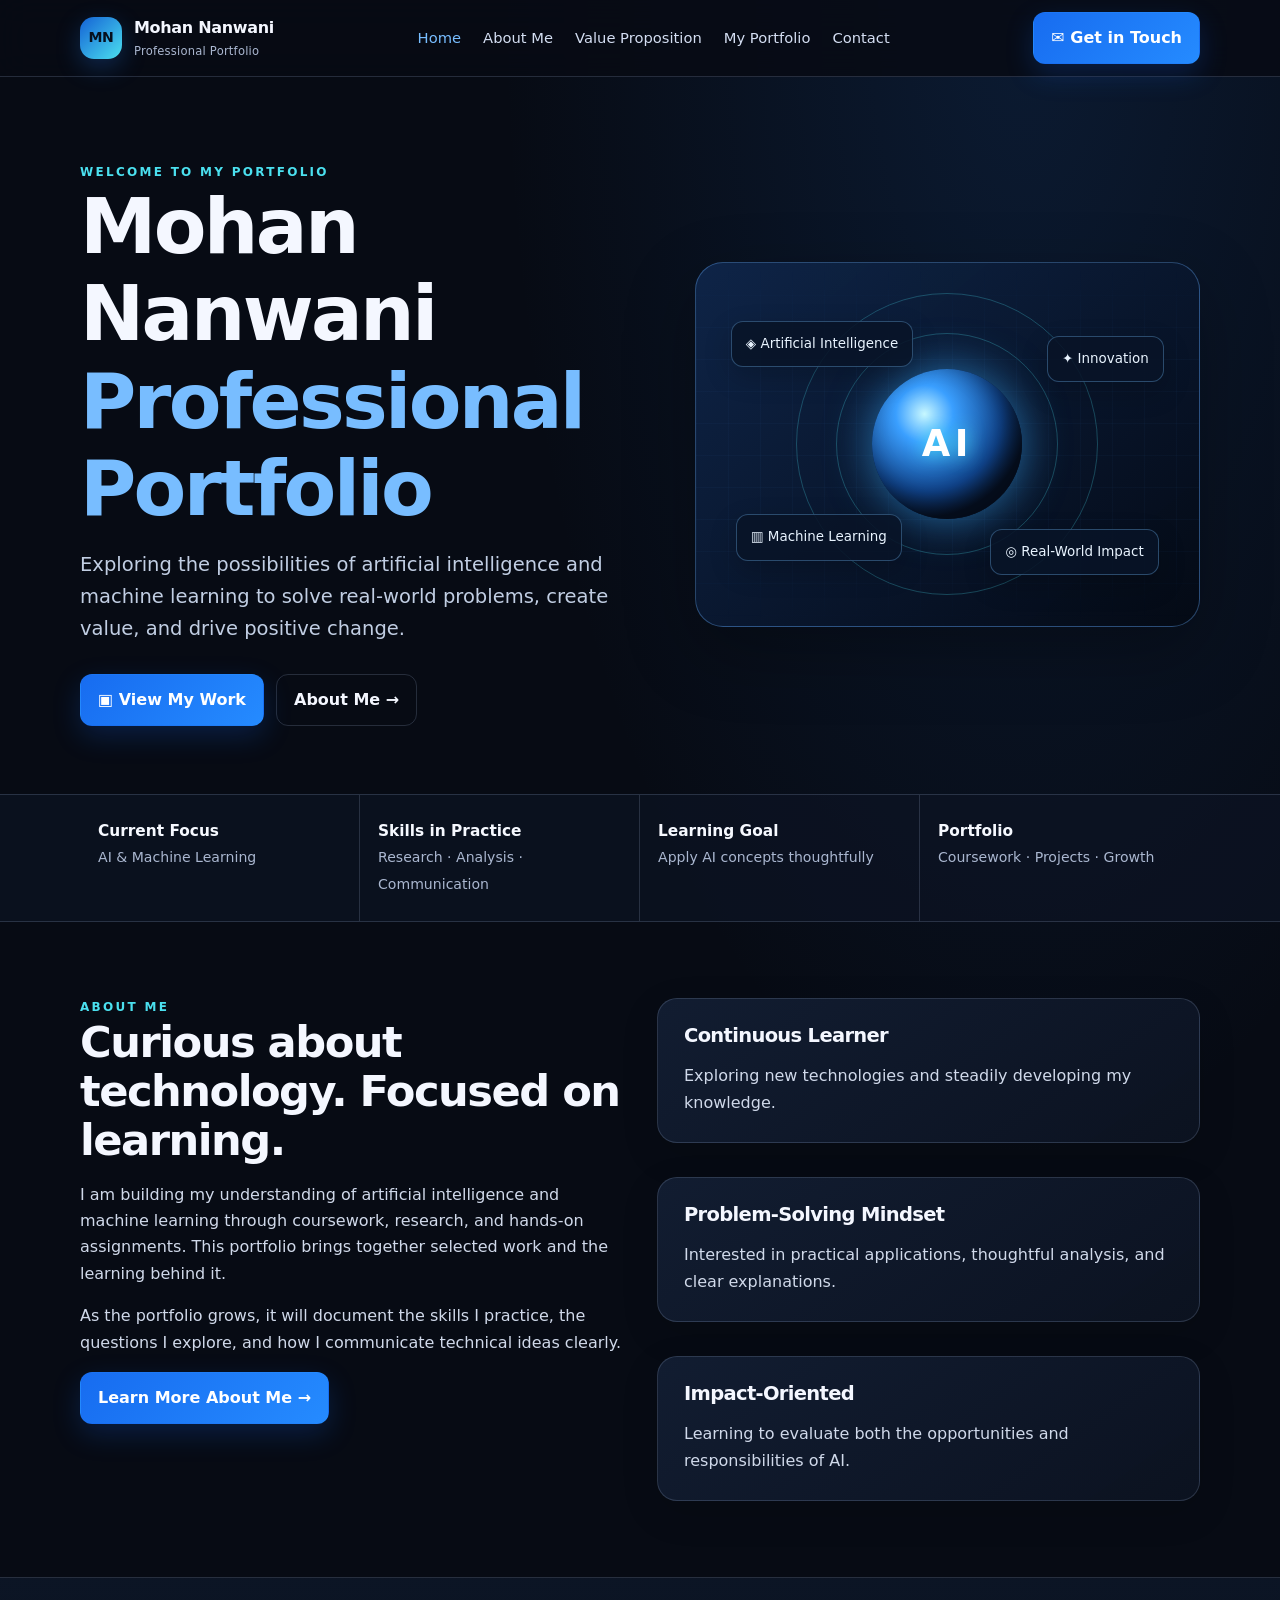
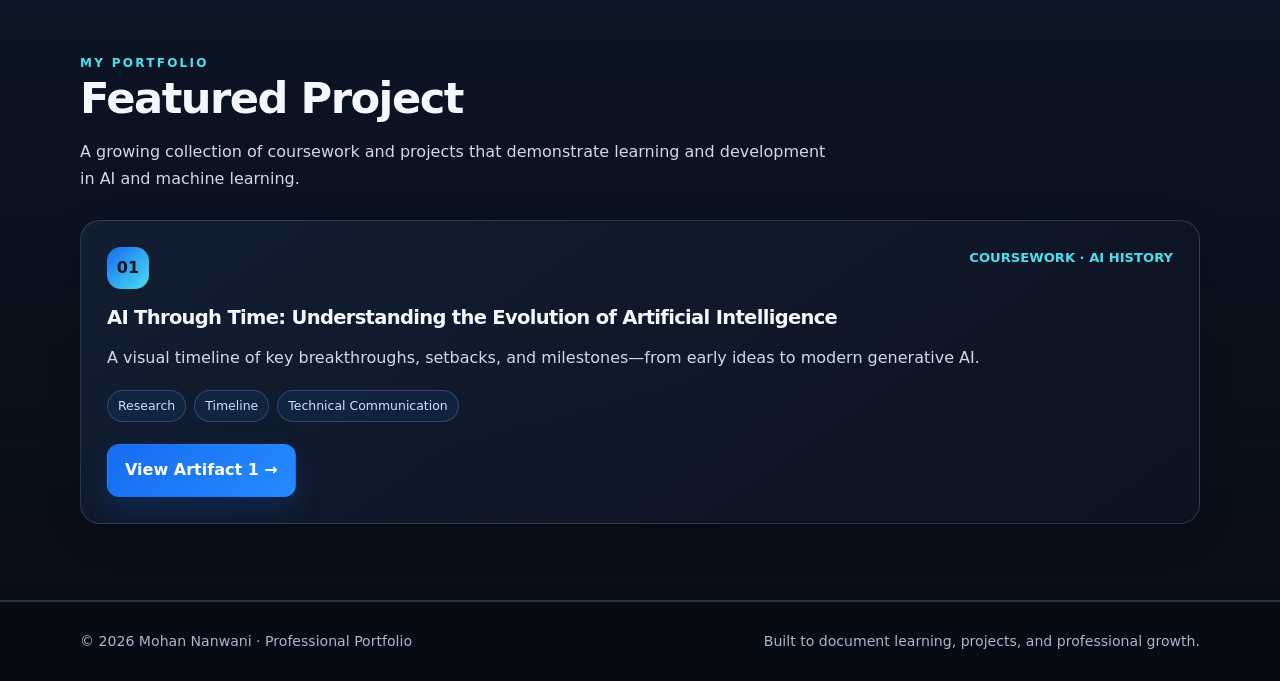
==== index.html @ 9d8758b0 "Create professional portfolio website" ====
<!doctype html>
<html lang="en">
<head>
<meta charset="utf-8"><meta name="viewport" content="width=device-width, initial-scale=1">
<meta name="description" content="Mohan Nanwani's professional portfolio showcasing AI and machine learning coursework, projects, and learning.">
<title>Home | Mohan Nanwani — Professional Portfolio</title>
<link rel="stylesheet" href="assets/css/style.css">
</head><body><a class="skip-link" href="#main">Skip to content</a>
<header class="site-header"><div class="container nav-wrap">
<a class="brand" href="index.html"><span class="brand-mark">MN</span><span>Mohan Nanwani<small>Professional Portfolio</small></span></a>
<button class="menu-toggle" aria-expanded="false" aria-controls="primary-nav">Menu</button>
<nav class="nav-links" id="primary-nav" aria-label="Main navigation"><a href="index.html" aria-current="page">Home</a>
<a href="about.html" >About Me</a>
<a href="value-proposition.html" >Value Proposition</a>
<a href="portfolio.html" >My Portfolio</a>
<a href="contact.html" >Contact</a></nav>
<a class="button" href="contact.html">✉ Get in Touch</a>
</div></header><main id="main">
<section class="hero"><div class="container hero-grid">
<div><div class="eyebrow">Welcome to my portfolio</div><h1>Mohan Nanwani<span>Professional Portfolio</span></h1>
<p class="lead">Exploring the possibilities of artificial intelligence and machine learning to solve real-world problems, create value, and drive positive change.</p>
<div class="hero-actions"><a class="button" href="portfolio.html">▣ View My Work</a><a class="button secondary" href="about.html">About Me →</a></div></div>
<div class="hero-art" aria-label="Abstract AI-inspired graphic"><div class="grid-glow"></div><div class="orb"></div><div class="floating-label label-one">◈ Artificial Intelligence</div><div class="floating-label label-two">✦ Innovation</div><div class="floating-label label-three">▥ Machine Learning</div><div class="floating-label label-four">◎ Real-World Impact</div></div>
</div></section>
<section class="stats"><div class="container stats-grid">
<div class="stat"><strong>Current Focus</strong><span>AI &amp; Machine Learning</span></div><div class="stat"><strong>Skills in Practice</strong><span>Research · Analysis · Communication</span></div><div class="stat"><strong>Learning Goal</strong><span>Apply AI concepts thoughtfully</span></div><div class="stat"><strong>Portfolio</strong><span>Coursework · Projects · Growth</span></div>
</div></section>
<section class="section"><div class="container two-col">
<div><div class="eyebrow">About me</div><h2>Curious about technology. Focused on learning.</h2><p>I am building my understanding of artificial intelligence and machine learning through coursework, research, and hands-on assignments. This portfolio brings together selected work and the learning behind it.</p><p>As the portfolio grows, it will document the skills I practice, the questions I explore, and how I communicate technical ideas clearly.</p><a class="button" href="about.html">Learn More About Me →</a></div>
<div class="content-stack"><div class="card"><h3>Continuous Learner</h3><p>Exploring new technologies and steadily developing my knowledge.</p></div><div class="card"><h3>Problem-Solving Mindset</h3><p>Interested in practical applications, thoughtful analysis, and clear explanations.</p></div><div class="card"><h3>Impact-Oriented</h3><p>Learning to evaluate both the opportunities and responsibilities of AI.</p></div></div>
</div></section>
<section class="section alt"><div class="container"><div class="section-head"><div class="eyebrow">My portfolio</div><h2>Featured Project</h2><p>A growing collection of coursework and projects that demonstrate learning and development in AI and machine learning.</p></div>
<div class="card project-card"><div class="project-top"><span class="project-number">01</span><span class="project-meta">COURSEWORK · AI HISTORY</span></div><div class="project-body"><h3>AI Through Time: Understanding the Evolution of Artificial Intelligence</h3><p>A visual timeline of key breakthroughs, setbacks, and milestones—from early ideas to modern generative AI.</p><div class="tag-row"><span class="tag">Research</span><span class="tag">Timeline</span><span class="tag">Technical Communication</span></div><p style="margin-top:22px"><a class="button" href="artifact-1.html">View Artifact 1 →</a></p></div></div>
</div></section>
</main><footer class="footer"><div class="container footer-inner"><span>© <span data-year></span> Mohan Nanwani · Professional Portfolio</span><span>Built to document learning, projects, and professional growth.</span></div></footer><script src="assets/js/script.js"></script></body></html>
---- assets/css/style.css ----
:root {
  --bg: #070b14;
  --bg-soft: #0d1424;
  --panel: #111b2e;
  --panel-2: #15223a;
  --text: #f4f7ff;
  --muted: #aab7d0;
  --line: rgba(178, 199, 235, .18);
  --blue: #4c9dff;
  --blue-bright: #78bdff;
  --cyan: #4be0ef;
  --max: 1120px;
  --radius: 20px;
  --shadow: 0 24px 70px rgba(0,0,0,.28);
}
* { box-sizing: border-box; }
html { scroll-behavior: smooth; }
body {
  margin: 0; background: radial-gradient(ellipse at 80% 0%, rgba(26,82,156,.22), transparent 36%), var(--bg);
  color: var(--text); font: 16px/1.65 Inter, ui-sans-serif, system-ui, -apple-system, BlinkMacSystemFont, "Segoe UI", sans-serif;
}
a { color: var(--blue-bright); text-decoration: none; }
a:hover { color: white; }
img { max-width: 100%; display: block; }
.container { width: min(var(--max), calc(100% - 40px)); margin: 0 auto; }
.skip-link { position:absolute; left:-9999px; top:auto; }
.skip-link:focus { left:1rem; top:1rem; z-index:99; padding:.7rem; background:#fff; color:#000; }
.site-header { position:sticky; top:0; z-index:20; backdrop-filter: blur(16px); background:rgba(7,11,20,.86); border-bottom:1px solid var(--line); }
.nav-wrap { min-height:76px; display:flex; align-items:center; justify-content:space-between; gap:24px; }
.brand { display:flex; align-items:center; gap:12px; color:var(--text); font-weight:750; letter-spacing:-.02em; }
.brand-mark { display:grid; place-items:center; width:42px; height:42px; border-radius:14px; background:linear-gradient(135deg,#1462d5,#4be0ef); color:#06101e; font-size:.88rem; font-weight:900; box-shadow:0 8px 24px rgba(41,133,255,.25); }
.brand small { display:block; color:var(--muted); font-size:.72rem; font-weight:500; letter-spacing:.02em; }
.nav-links { display:flex; align-items:center; gap:22px; }
.nav-links a { color:#d4def2; font-size:.92rem; }
.nav-links a:hover, .nav-links a[aria-current="page"] { color:var(--blue-bright); }
.menu-toggle { display:none; background:transparent; color:var(--text); border:1px solid var(--line); border-radius:10px; padding:8px 12px; font:inherit; }
.button { display:inline-flex; align-items:center; justify-content:center; gap:9px; padding:12px 17px; border-radius:12px; background:linear-gradient(135deg,#176cf0,#258bff); color:white; font-weight:750; border:1px solid transparent; box-shadow:0 10px 28px rgba(16,101,236,.22); }
.button:hover { color:white; transform:translateY(-1px); }
.button.secondary { background:transparent; border-color:var(--line); box-shadow:none; color:var(--text); }
.eyebrow { color:var(--cyan); text-transform:uppercase; letter-spacing:.19em; font-size:.75rem; font-weight:850; }
h1,h2,h3 { line-height:1.14; letter-spacing:-.035em; margin:0 0 16px; }
h1 { font-size:clamp(2.6rem,6vw,4.8rem); }
h2 { font-size:clamp(1.8rem,3.4vw,2.7rem); }
h3 { font-size:1.22rem; }
p { margin:0 0 16px; color:#d0d9ea; }
.lead { font-size:clamp(1.05rem,2vw,1.22rem); color:#c1cee3; max-width:660px; }
.hero { padding:86px 0 68px; overflow:hidden; }
.hero-grid { display:grid; grid-template-columns:1.05fr .95fr; align-items:center; gap:56px; }
.hero h1 span { display:block; color:var(--blue-bright); }
.hero-actions { display:flex; flex-wrap:wrap; gap:12px; margin-top:28px; }
.hero-art { min-height:365px; position:relative; border:1px solid rgba(104,174,255,.35); border-radius:28px; overflow:hidden; background:linear-gradient(140deg,rgba(15,38,74,.95),rgba(4,10,21,.98)); box-shadow:var(--shadow); display:grid; place-items:center; }
.hero-art:before,.hero-art:after { content:""; position:absolute; border:1px solid rgba(75,224,239,.26); border-radius:50%; width:300px; height:300px; }
.hero-art:after { width:220px; height:220px; }
.orb { width:150px; height:150px; border-radius:50%; z-index:1; background:radial-gradient(circle at 35% 30%,#c9f8ff,#3a9fff 20%,#10438a 54%,#07142b 72%); box-shadow:0 0 45px rgba(57,171,255,.6), inset -12px -14px 24px rgba(0,0,0,.45); }
.orb:after { content:"AI"; display:grid; place-items:center; height:100%; font-size:2.3rem; font-weight:900; letter-spacing:.12em; color:white; text-shadow:0 0 18px #4be0ef; }
.floating-label { position:absolute; z-index:2; padding:11px 14px; border:1px solid rgba(115,189,255,.32); border-radius:12px; background:rgba(8,20,39,.88); color:#e9f4ff; font-size:.84rem; box-shadow:0 10px 28px rgba(0,0,0,.2); }
.label-one { top:16%; left:7%; } .label-two { top:20%; right:7%; } .label-three { bottom:18%; left:8%; } .label-four { bottom:14%; right:8%; }
.hero-art .grid-glow { position:absolute; inset:0; opacity:.3; background-image:linear-gradient(rgba(86,162,255,.12) 1px,transparent 1px),linear-gradient(90deg,rgba(86,162,255,.12) 1px,transparent 1px); background-size:32px 32px; mask-image:linear-gradient(transparent,#000 22%,#000 78%,transparent); }
.stats { border-block:1px solid var(--line); background:rgba(12,20,36,.68); }
.stats-grid { display:grid; grid-template-columns:repeat(4,1fr); }
.stat { padding:24px 18px; border-right:1px solid var(--line); }
.stat:last-child { border-right:0; }
.stat strong { display:block; font-size:.96rem; color:#f6f9ff; }
.stat span { color:var(--muted); font-size:.88rem; }
.section { padding:76px 0; }
.section.alt { background:linear-gradient(180deg,rgba(16,29,51,.55),rgba(9,15,27,.45)); border-block:1px solid var(--line); }
.section-head { margin-bottom:28px; max-width:760px; }
.section-head p { margin-bottom:0; }
.two-col { display:grid; grid-template-columns:1fr 1fr; gap:34px; align-items:start; }
.card { border:1px solid var(--line); background:linear-gradient(145deg,rgba(19,31,52,.92),rgba(12,19,33,.96)); border-radius:var(--radius); padding:26px; box-shadow:0 12px 38px rgba(0,0,0,.12); }
.card + .card { margin-top:16px; }
.card p:last-child { margin-bottom:0; }
.tag-row { display:flex; flex-wrap:wrap; gap:8px; margin-top:18px; }
.tag { border:1px solid rgba(95,172,255,.28); background:rgba(48,123,220,.1); color:#c7e4ff; padding:5px 10px; border-radius:999px; font-size:.78rem; }
.project-grid { display:grid; grid-template-columns:repeat(2,1fr); gap:20px; }
.project-card { padding:0; overflow:hidden; }
.project-top { padding:26px 26px 0; display:flex; justify-content:space-between; gap:15px; }
.project-number { display:grid; place-items:center; width:42px; height:42px; flex:0 0 auto; border-radius:14px; background:linear-gradient(135deg,#156bf2,#4be0ef); color:#06111e; font-weight:900; }
.project-body { padding:18px 26px 26px; }
.project-meta { font-size:.82rem; color:var(--cyan); font-weight:750; }
.callout { border-left:3px solid var(--cyan); padding:14px 18px; background:rgba(63,176,231,.08); border-radius:0 12px 12px 0; color:#dce9fb; }
.page-hero { padding:64px 0 42px; border-bottom:1px solid var(--line); background:linear-gradient(135deg,rgba(19,52,95,.45),transparent 70%); }
.page-hero h1 { font-size:clamp(2.4rem,5vw,3.8rem); }
.breadcrumb { color:var(--muted); font-size:.86rem; margin-bottom:16px; }
.content-stack { display:grid; gap:18px; }
.detail-list { margin:0; padding-left:20px; color:#d0d9ea; }
.detail-list li { margin:.5rem 0; }
.timeline { display:grid; grid-template-columns:repeat(4,1fr); gap:12px; margin-top:22px; }
.timeline-item { border-top:2px solid var(--blue); padding:15px 12px; background:rgba(36,92,160,.1); border-radius:0 0 12px 12px; }
.timeline-item strong { display:block; color:var(--cyan); margin-bottom:5px; }
.file-panel { display:flex; align-items:center; justify-content:space-between; gap:18px; padding:20px; border:1px solid var(--line); background:rgba(7,14,25,.55); border-radius:16px; }
.file-panel p { margin:4px 0 0; font-size:.9rem; }
.footer { border-top:1px solid var(--line); padding:28px 0; color:var(--muted); font-size:.88rem; }
.footer-inner { display:flex; justify-content:space-between; gap:20px; flex-wrap:wrap; }
.small-note { color:var(--muted); font-size:.88rem; }
.form-note { font-size:.88rem; color:var(--muted); }
@media (max-width: 860px) {
  .hero-grid,.two-col { grid-template-columns:1fr; gap:28px; }
  .hero { padding-top:56px; }
  .hero-art { min-height:300px; }
  .stats-grid { grid-template-columns:repeat(2,1fr); }
  .stat:nth-child(2) { border-right:0; }
  .stat:nth-child(-n+2) { border-bottom:1px solid var(--line); }
  .project-grid { grid-template-columns:1fr; }
}
@media (max-width: 650px) {
  .container { width:min(var(--max),calc(100% - 28px)); }
  .nav-wrap { min-height:68px; flex-wrap:wrap; padding:10px 0; }
  .menu-toggle { display:block; }
  .nav-links { display:none; flex-basis:100%; align-items:flex-start; flex-direction:column; gap:12px; padding:8px 0 14px; }
  .nav-links.open { display:flex; }
  .nav-wrap .button { display:none; }
  .hero-art { min-height:270px; }
  .floating-label { font-size:.72rem; padding:8px 10px; }
  .label-one { top:10%; left:4%; } .label-two { top:12%; right:4%; } .label-three { bottom:10%; left:4%; } .label-four { bottom:8%; right:4%; }
  .stats-grid { grid-template-columns:1fr; }
  .stat,.stat:nth-child(2) { border-right:0; border-bottom:1px solid var(--line); }
  .stat:last-child { border-bottom:0; }
  .section { padding:54px 0; }
  .timeline { grid-template-columns:repeat(2,1fr); }
  .file-panel { align-items:flex-start; flex-direction:column; }
}
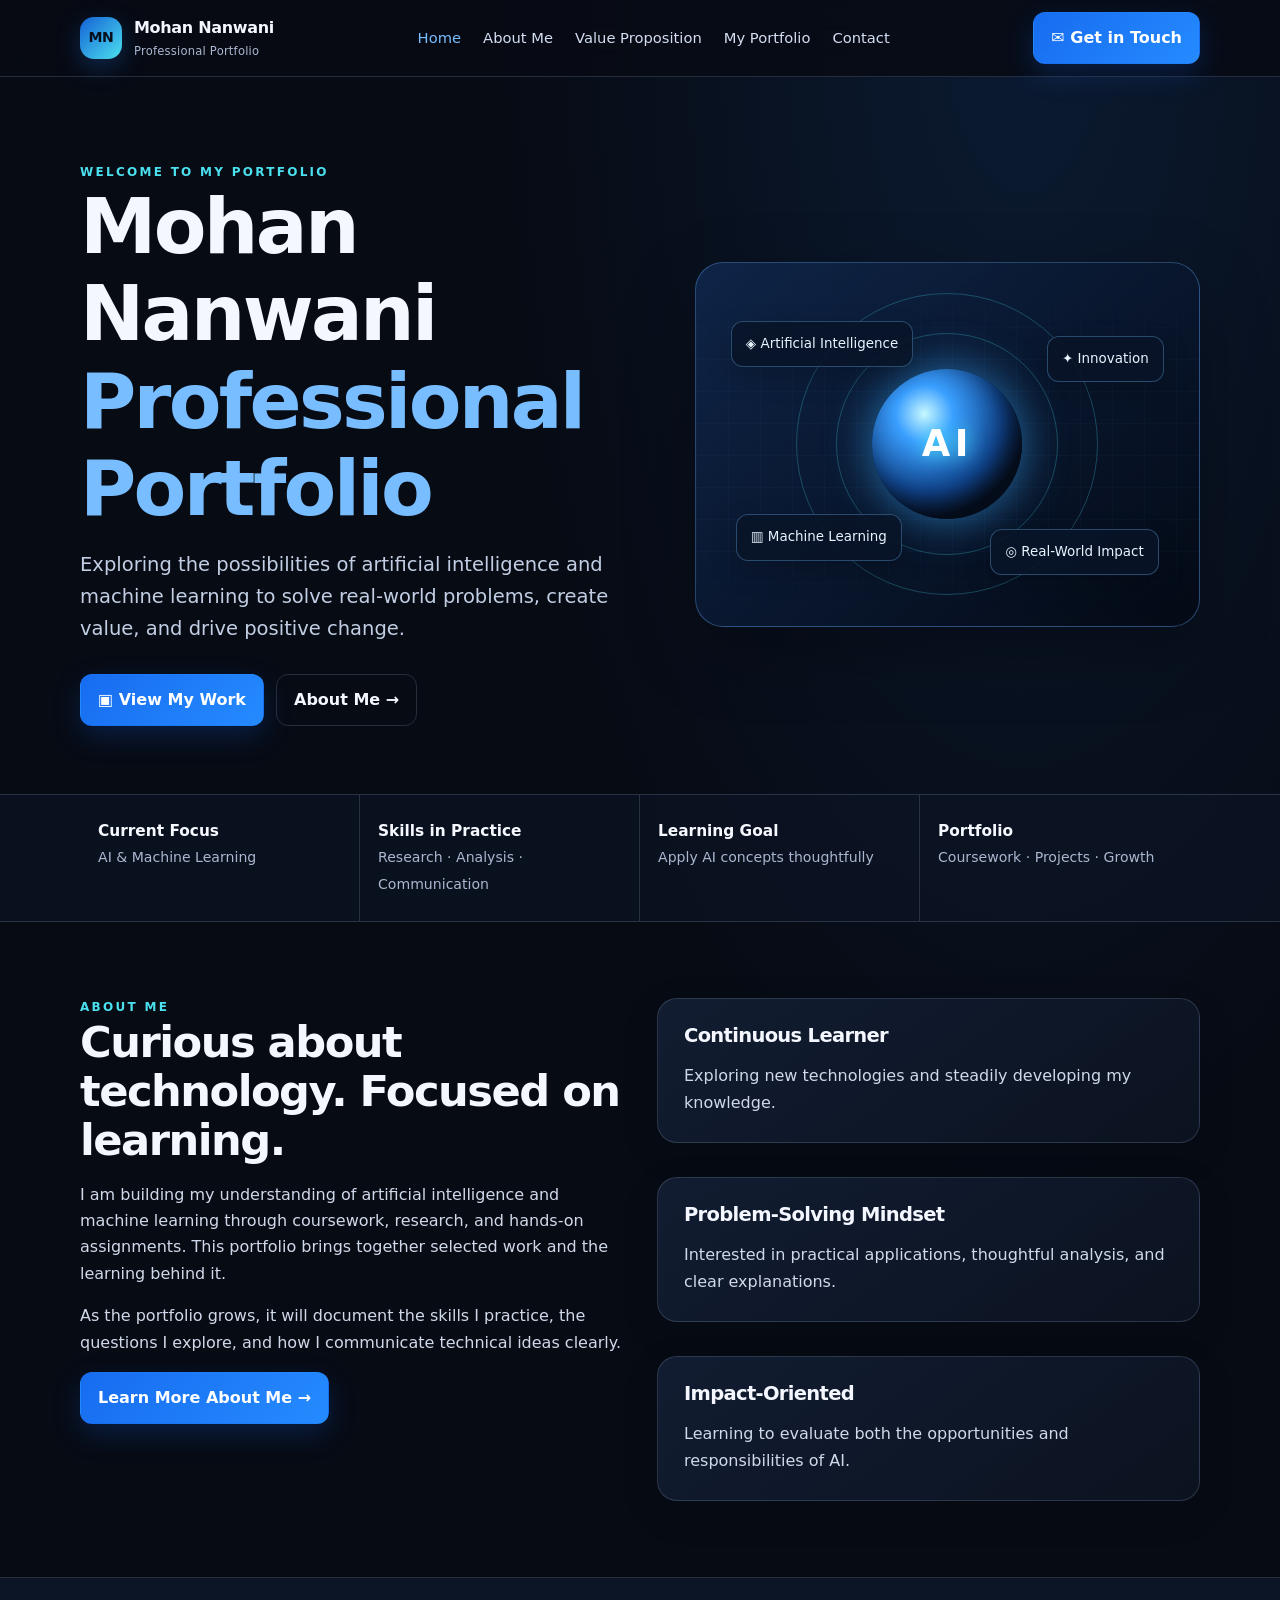
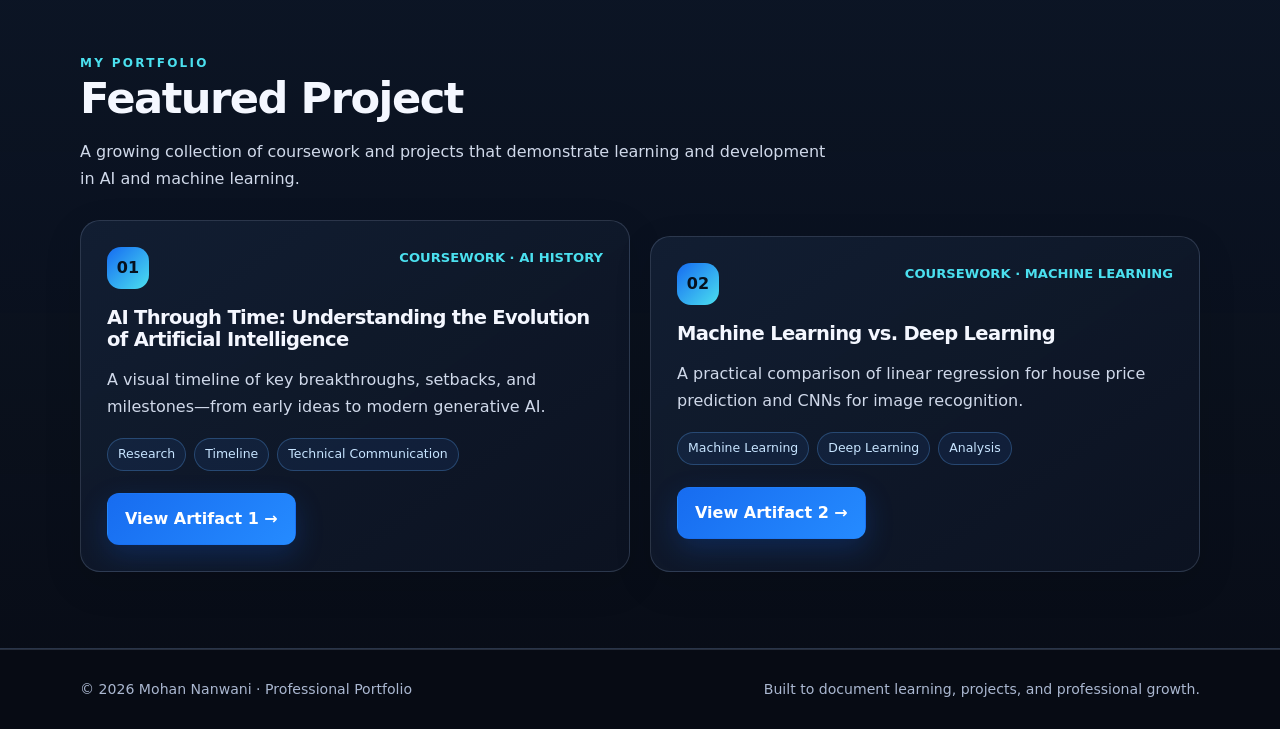
==== commit 7cfdb1b9: "second artifact" ====
--- a/index.html
+++ b/index.html
@@ -30,6 +30,9 @@
 <div class="content-stack"><div class="card"><h3>Continuous Learner</h3><p>Exploring new technologies and steadily developing my knowledge.</p></div><div class="card"><h3>Problem-Solving Mindset</h3><p>Interested in practical applications, thoughtful analysis, and clear explanations.</p></div><div class="card"><h3>Impact-Oriented</h3><p>Learning to evaluate both the opportunities and responsibilities of AI.</p></div></div>
 </div></section>
 <section class="section alt"><div class="container"><div class="section-head"><div class="eyebrow">My portfolio</div><h2>Featured Project</h2><p>A growing collection of coursework and projects that demonstrate learning and development in AI and machine learning.</p></div>
+<div class="project-grid">
 <div class="card project-card"><div class="project-top"><span class="project-number">01</span><span class="project-meta">COURSEWORK · AI HISTORY</span></div><div class="project-body"><h3>AI Through Time: Understanding the Evolution of Artificial Intelligence</h3><p>A visual timeline of key breakthroughs, setbacks, and milestones—from early ideas to modern generative AI.</p><div class="tag-row"><span class="tag">Research</span><span class="tag">Timeline</span><span class="tag">Technical Communication</span></div><p style="margin-top:22px"><a class="button" href="artifact-1.html">View Artifact 1 →</a></p></div></div>
+<div class="card project-card"><div class="project-top"><span class="project-number">02</span><span class="project-meta">COURSEWORK · MACHINE LEARNING</span></div><div class="project-body"><h3>Machine Learning vs. Deep Learning</h3><p>A practical comparison of linear regression for house price prediction and CNNs for image recognition.</p><div class="tag-row"><span class="tag">Machine Learning</span><span class="tag">Deep Learning</span><span class="tag">Analysis</span></div><p style="margin-top:22px"><a class="button" href="artifact-2.html">View Artifact 2 →</a></p></div></div>
+</div>
 </div></section>
 </main><footer class="footer"><div class="container footer-inner"><span>© <span data-year></span> Mohan Nanwani · Professional Portfolio</span><span>Built to document learning, projects, and professional growth.</span></div></footer><script src="assets/js/script.js"></script></body></html>
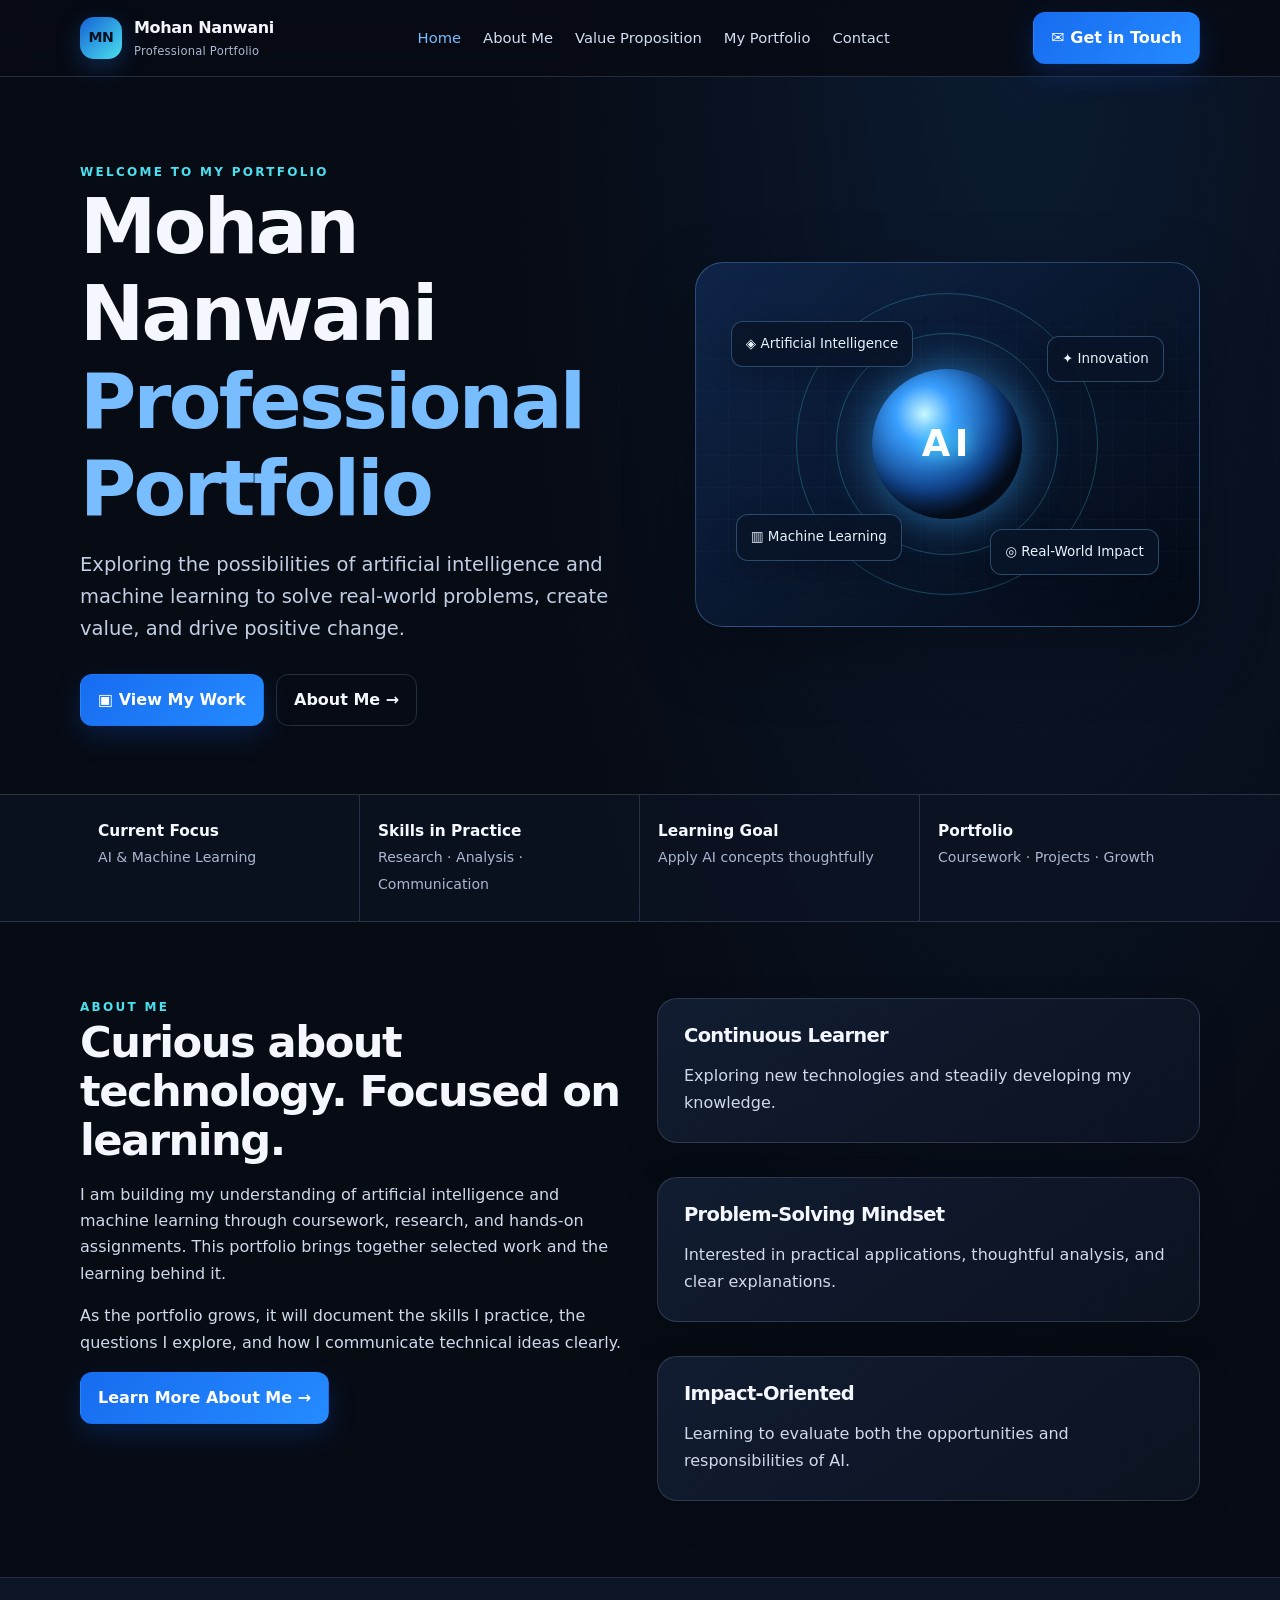
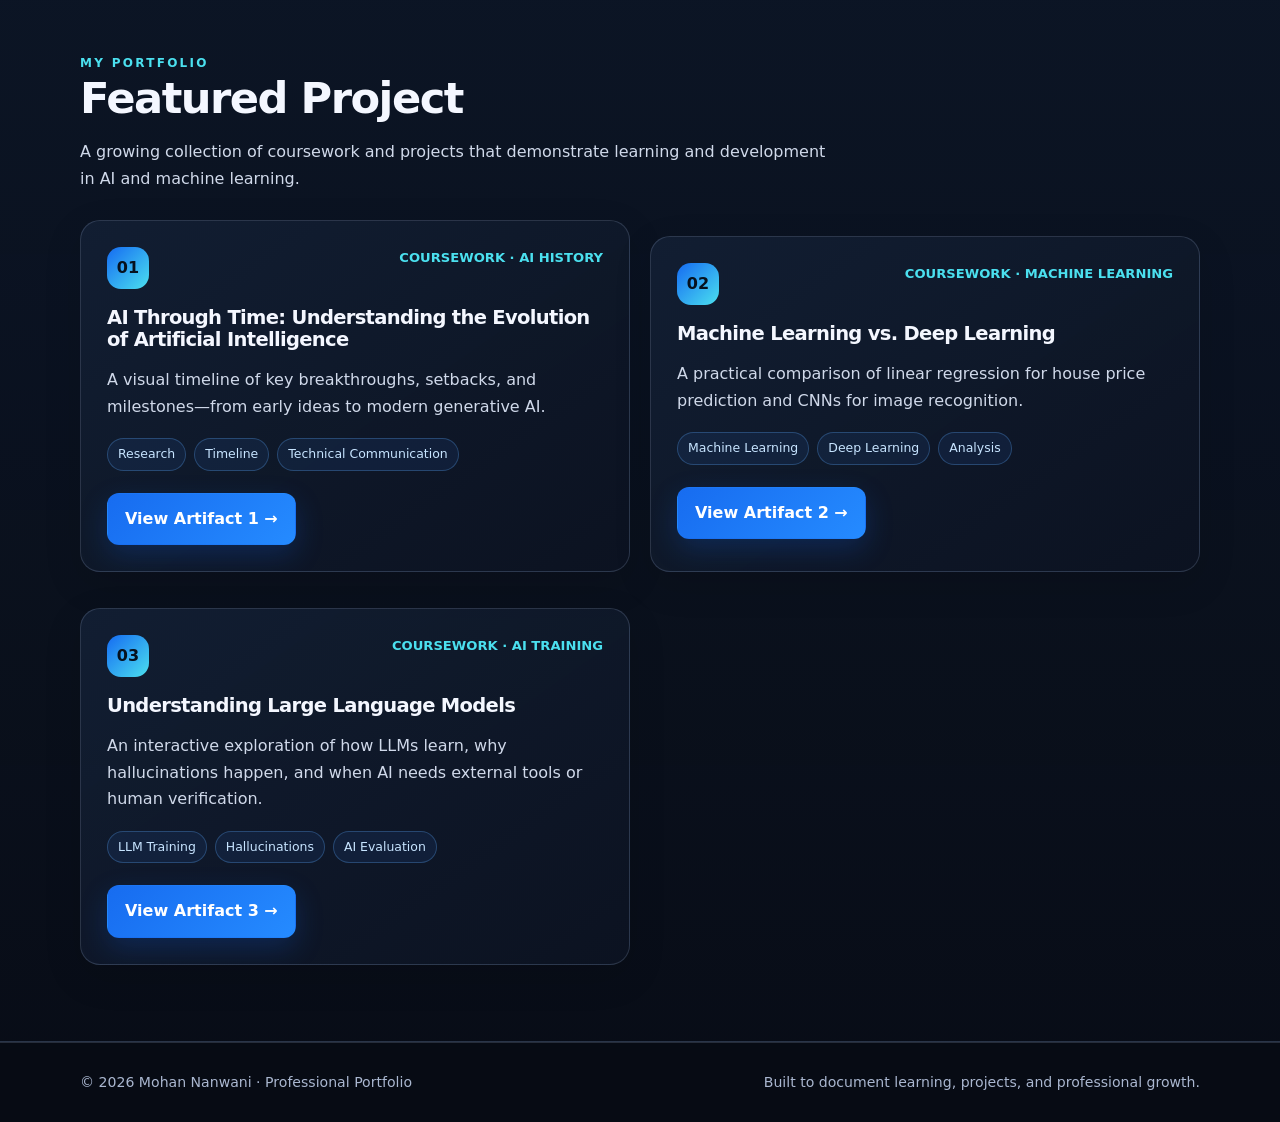
==== commit 07c29833: "Workshop 3" ====
--- a/index.html
+++ b/index.html
@@ -33,6 +33,7 @@
 <div class="project-grid">
 <div class="card project-card"><div class="project-top"><span class="project-number">01</span><span class="project-meta">COURSEWORK · AI HISTORY</span></div><div class="project-body"><h3>AI Through Time: Understanding the Evolution of Artificial Intelligence</h3><p>A visual timeline of key breakthroughs, setbacks, and milestones—from early ideas to modern generative AI.</p><div class="tag-row"><span class="tag">Research</span><span class="tag">Timeline</span><span class="tag">Technical Communication</span></div><p style="margin-top:22px"><a class="button" href="artifact-1.html">View Artifact 1 →</a></p></div></div>
 <div class="card project-card"><div class="project-top"><span class="project-number">02</span><span class="project-meta">COURSEWORK · MACHINE LEARNING</span></div><div class="project-body"><h3>Machine Learning vs. Deep Learning</h3><p>A practical comparison of linear regression for house price prediction and CNNs for image recognition.</p><div class="tag-row"><span class="tag">Machine Learning</span><span class="tag">Deep Learning</span><span class="tag">Analysis</span></div><p style="margin-top:22px"><a class="button" href="artifact-2.html">View Artifact 2 →</a></p></div></div>
+<div class="card project-card"><div class="project-top"><span class="project-number">03</span><span class="project-meta">COURSEWORK · AI TRAINING</span></div><div class="project-body"><h3>Understanding Large Language Models</h3><p>An interactive exploration of how LLMs learn, why hallucinations happen, and when AI needs external tools or human verification.</p><div class="tag-row"><span class="tag">LLM Training</span><span class="tag">Hallucinations</span><span class="tag">AI Evaluation</span></div><p style="margin-top:22px"><a class="button" href="artifact-3.html">View Artifact 3 →</a></p></div></div>
 </div>
 </div></section>
 </main><footer class="footer"><div class="container footer-inner"><span>© <span data-year></span> Mohan Nanwani · Professional Portfolio</span><span>Built to document learning, projects, and professional growth.</span></div></footer><script src="assets/js/script.js"></script></body></html>
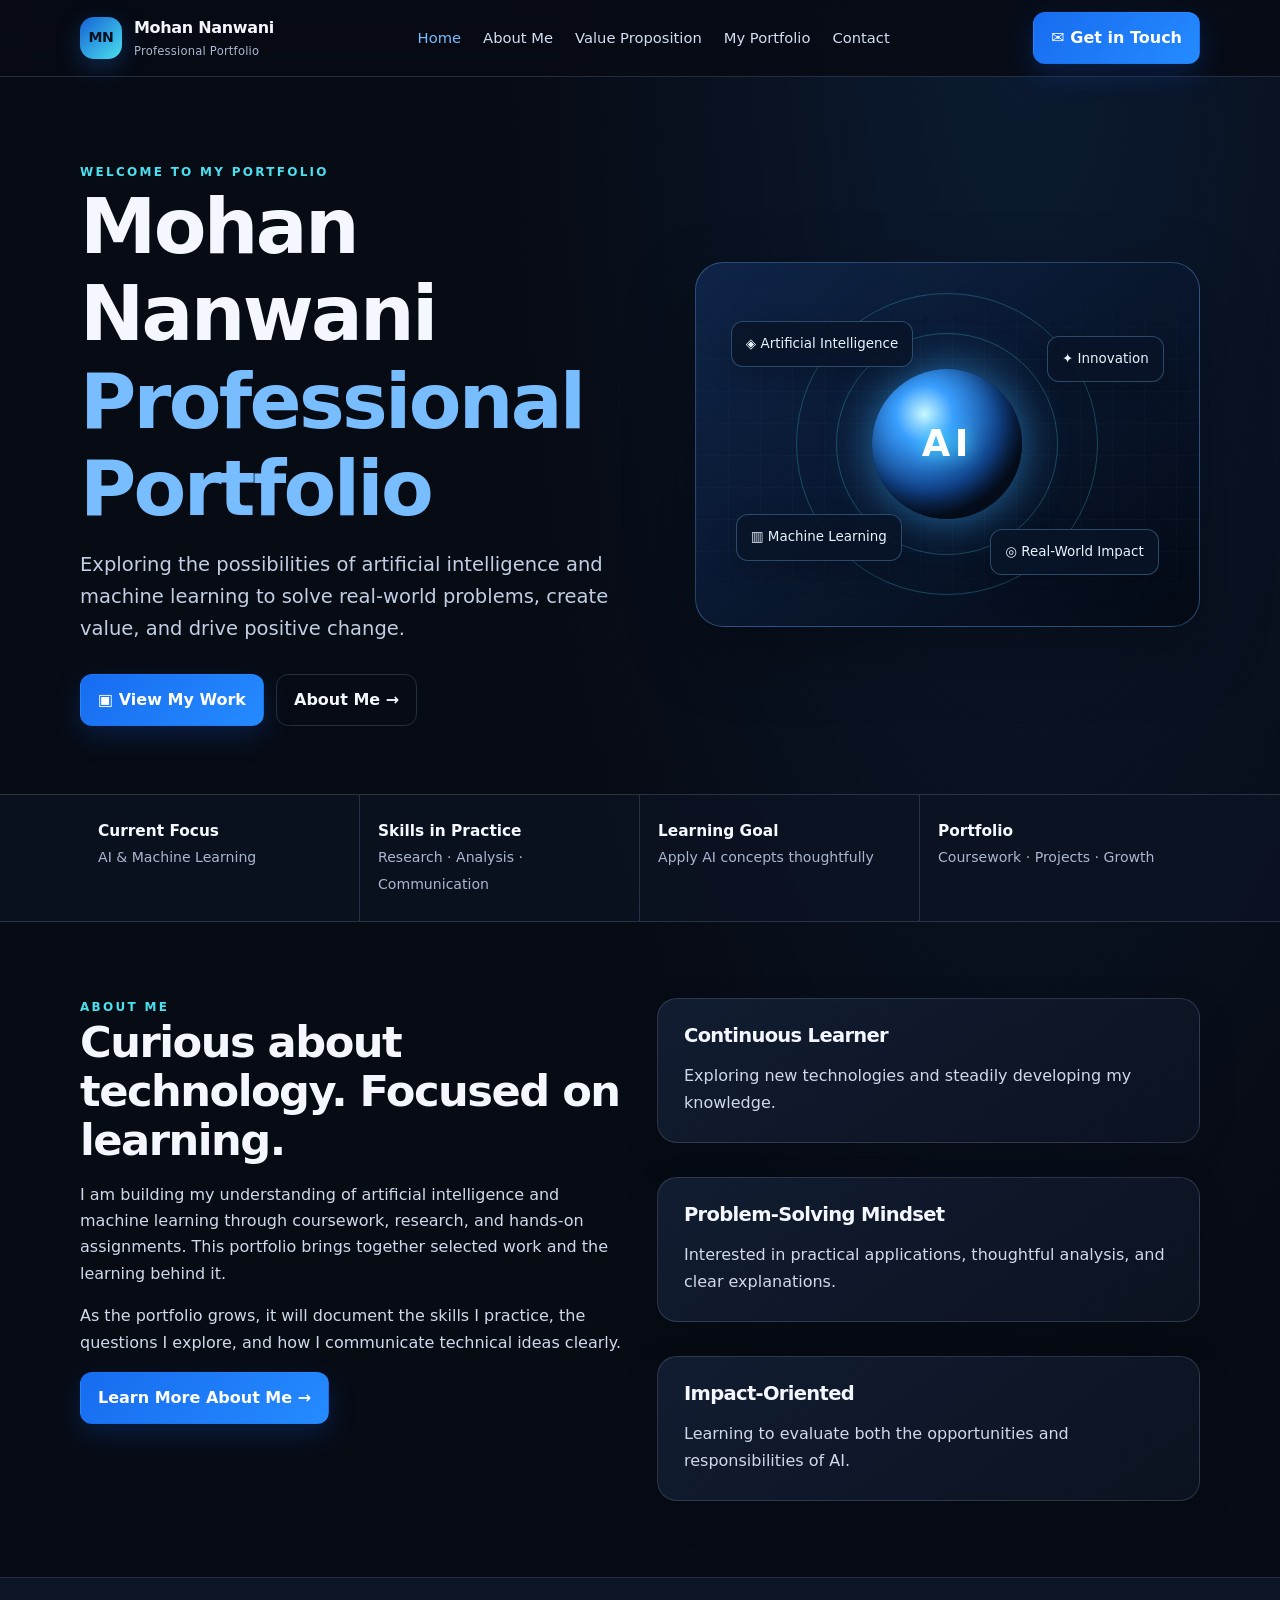
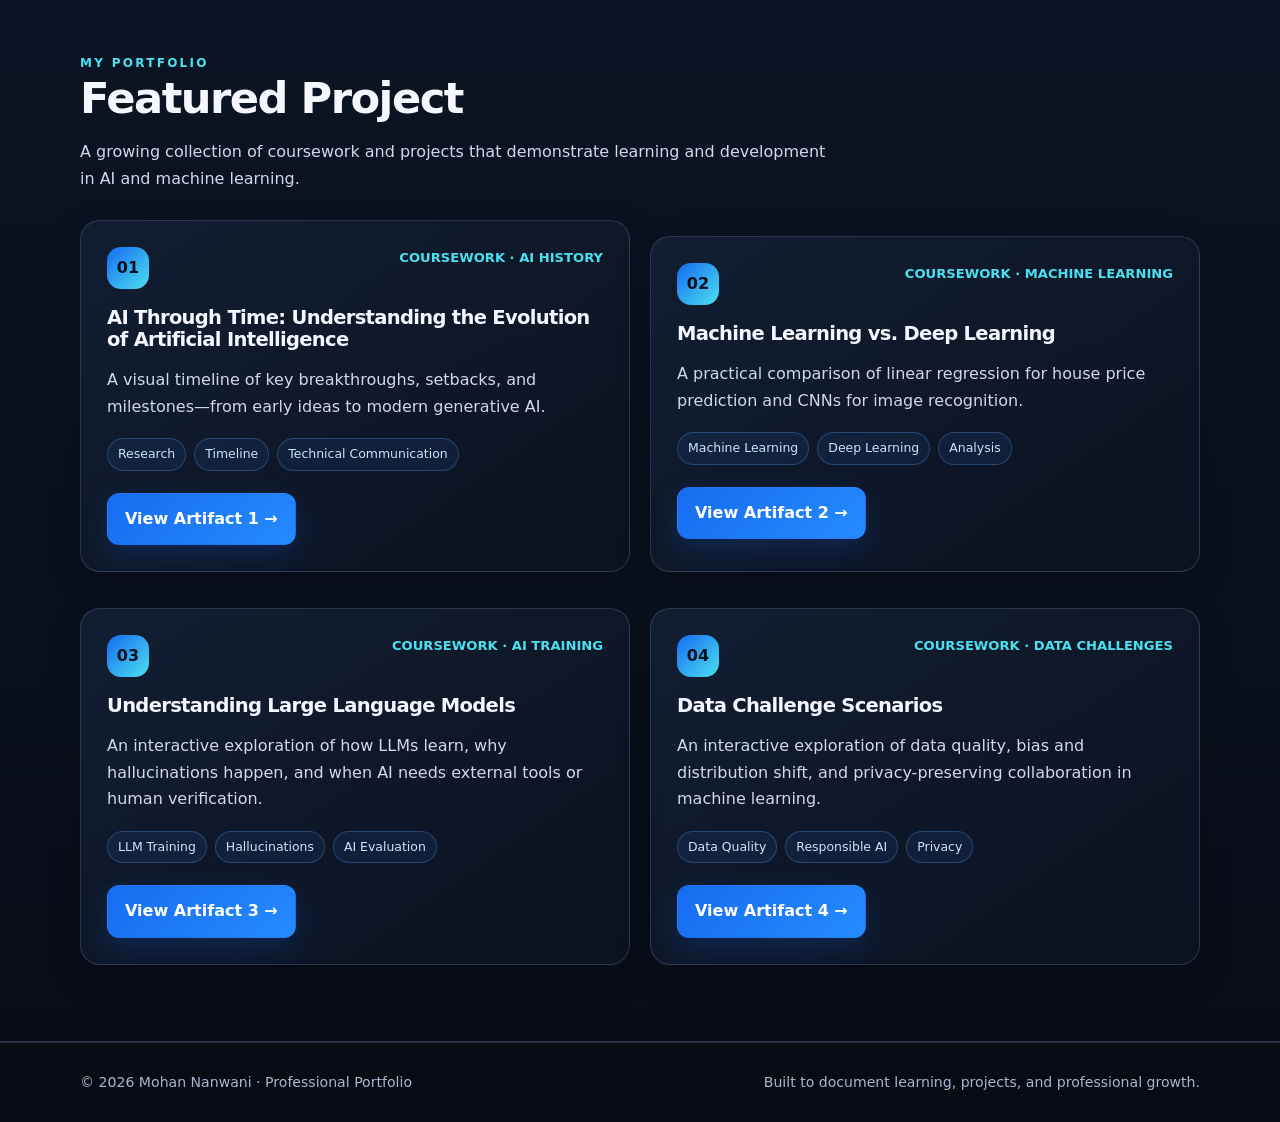
==== commit 1fbfcf34: "Artifact 4" ====
--- a/index.html
+++ b/index.html
@@ -34,6 +34,7 @@
 <div class="card project-card"><div class="project-top"><span class="project-number">01</span><span class="project-meta">COURSEWORK · AI HISTORY</span></div><div class="project-body"><h3>AI Through Time: Understanding the Evolution of Artificial Intelligence</h3><p>A visual timeline of key breakthroughs, setbacks, and milestones—from early ideas to modern generative AI.</p><div class="tag-row"><span class="tag">Research</span><span class="tag">Timeline</span><span class="tag">Technical Communication</span></div><p style="margin-top:22px"><a class="button" href="artifact-1.html">View Artifact 1 →</a></p></div></div>
 <div class="card project-card"><div class="project-top"><span class="project-number">02</span><span class="project-meta">COURSEWORK · MACHINE LEARNING</span></div><div class="project-body"><h3>Machine Learning vs. Deep Learning</h3><p>A practical comparison of linear regression for house price prediction and CNNs for image recognition.</p><div class="tag-row"><span class="tag">Machine Learning</span><span class="tag">Deep Learning</span><span class="tag">Analysis</span></div><p style="margin-top:22px"><a class="button" href="artifact-2.html">View Artifact 2 →</a></p></div></div>
 <div class="card project-card"><div class="project-top"><span class="project-number">03</span><span class="project-meta">COURSEWORK · AI TRAINING</span></div><div class="project-body"><h3>Understanding Large Language Models</h3><p>An interactive exploration of how LLMs learn, why hallucinations happen, and when AI needs external tools or human verification.</p><div class="tag-row"><span class="tag">LLM Training</span><span class="tag">Hallucinations</span><span class="tag">AI Evaluation</span></div><p style="margin-top:22px"><a class="button" href="artifact-3.html">View Artifact 3 →</a></p></div></div>
+<div class="card project-card"><div class="project-top"><span class="project-number">04</span><span class="project-meta">COURSEWORK · DATA CHALLENGES</span></div><div class="project-body"><h3>Data Challenge Scenarios</h3><p>An interactive exploration of data quality, bias and distribution shift, and privacy-preserving collaboration in machine learning.</p><div class="tag-row"><span class="tag">Data Quality</span><span class="tag">Responsible AI</span><span class="tag">Privacy</span></div><p style="margin-top:22px"><a class="button" href="artifact-4.html">View Artifact 4 →</a></p></div></div>
 </div>
 </div></section>
 </main><footer class="footer"><div class="container footer-inner"><span>© <span data-year></span> Mohan Nanwani · Professional Portfolio</span><span>Built to document learning, projects, and professional growth.</span></div></footer><script src="assets/js/script.js"></script></body></html>
